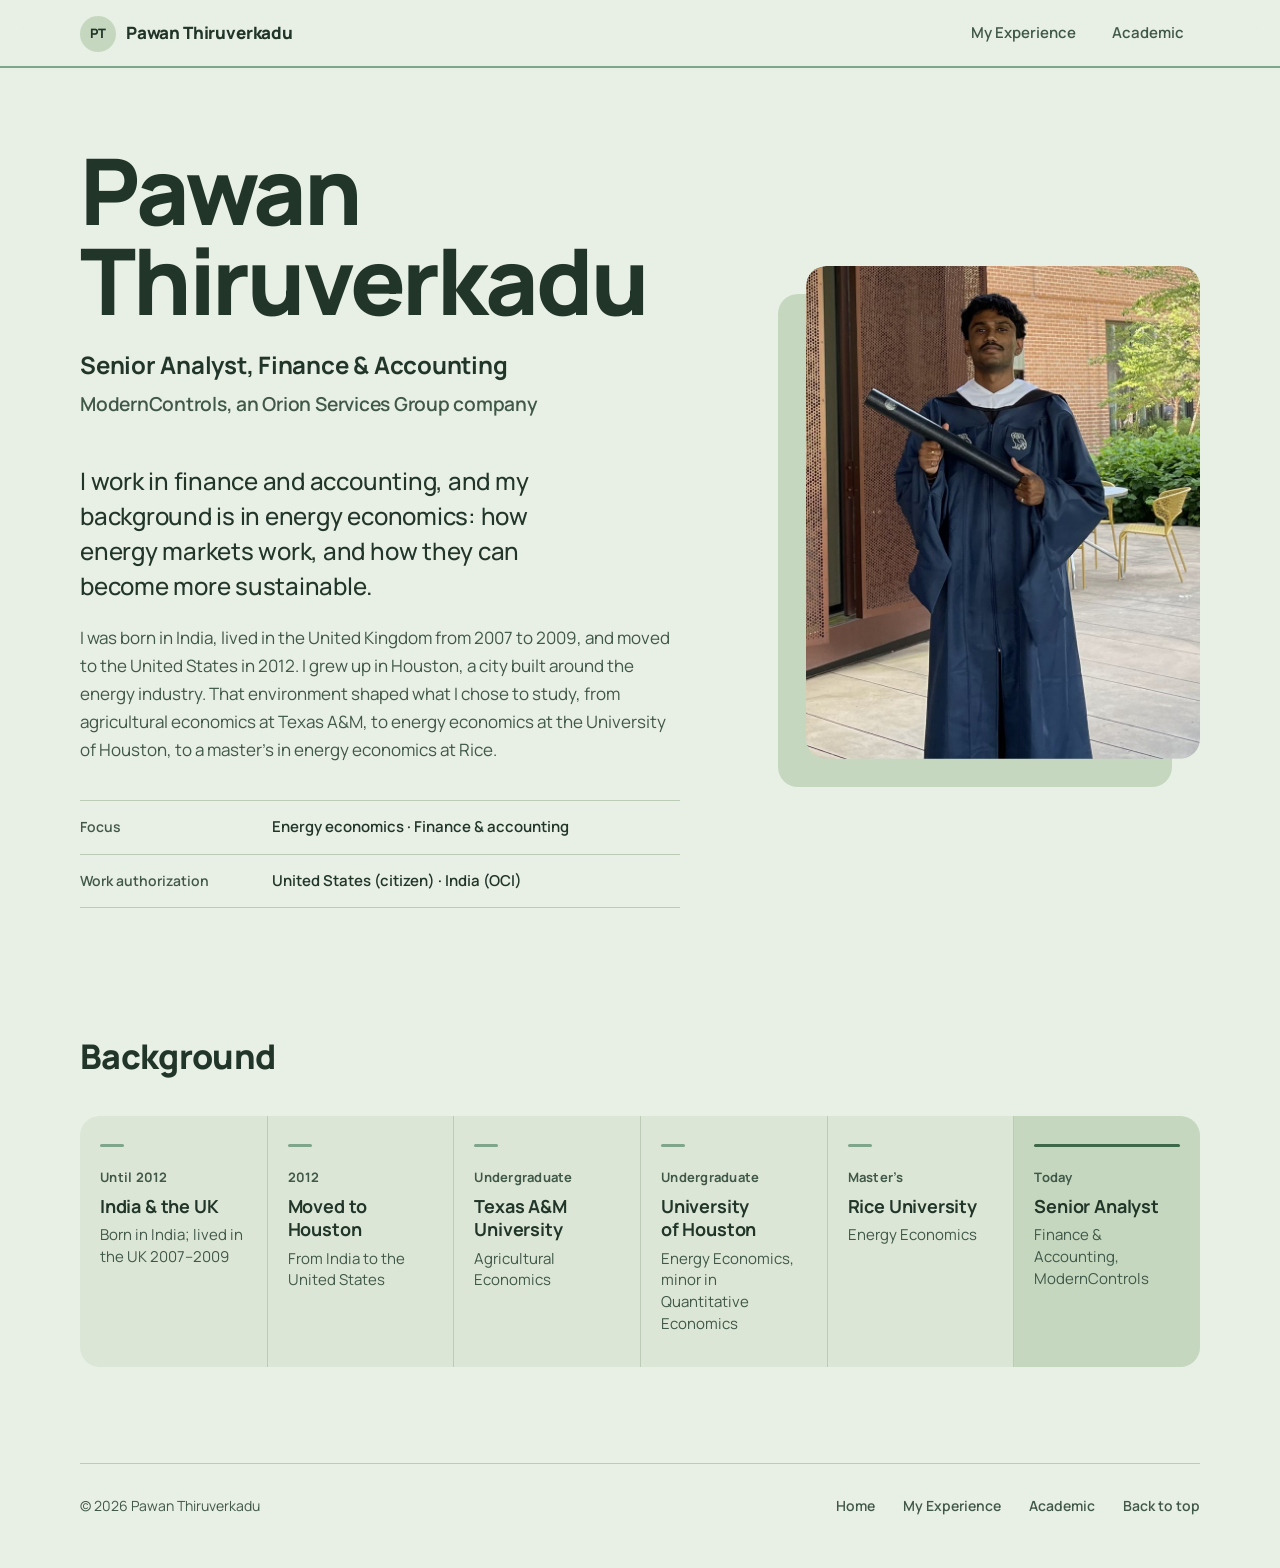
==== index.html @ 457a7a80 "Add files via upload" ====
<!doctype html>
<html lang="en">
<head>
  <meta charset="utf-8">
  <meta name="viewport" content="width=device-width, initial-scale=1">
  <title>Pawan Thiruverkadu</title>
  <meta name="description" content="Pawan Thiruverkadu — Senior Analyst in Finance & Accounting at ModernControls (Orion Services Group), with a background in energy economics. Grew up in Houston; studied at Texas A&M, the University of Houston, and Rice.">
  <meta name="theme-color" content="#e8efe5" media="(prefers-color-scheme: light)">
  <meta name="theme-color" content="#141c17" media="(prefers-color-scheme: dark)">
  <link rel="preconnect" href="https://fonts.googleapis.com">
  <link rel="preconnect" href="https://fonts.gstatic.com" crossorigin>
  <link href="https://fonts.googleapis.com/css2?family=Manrope:wght@400;500;600;700;800&display=swap" rel="stylesheet">
  <link rel="stylesheet" href="styles.css">
  <script>document.documentElement.classList.add('js')</script>
</head>
<body>
  <a class="skip" href="#main">Skip to content</a>

  <header class="site-header">
    <a class="wordmark" href="./" aria-label="Pawan Thiruverkadu, home"><span class="wordmark__mark" aria-hidden="true">PT</span><span class="wordmark__name">Pawan Thiruverkadu</span></a>
    <nav aria-label="Sections">
      <ul class="nav">
        <li><a class="nav__item nav__link" href="professional.html">My Experience</a></li>
        <li><a class="nav__item nav__link" href="academic.html">Academic</a></li>
      </ul>
    </nav>
  </header>

  <main id="main">
    <section class="hero" aria-labelledby="name">
      <div class="hero__text">
        <h1 id="name" class="hero__name"><span class="line"><span>Pawan</span></span> <span class="line"><span>Thiruverkadu</span></span></h1>
        <p class="hero__role">Senior Analyst, Finance &amp; Accounting <span class="hero__org">ModernControls, an Orion Services Group company</span></p>

        <p class="hero__lead">
          I work in finance and accounting, and my background is in energy economics:
          how energy markets work, and how they can become more sustainable.
        </p>
        <p class="hero__body">
          I was born in India, lived in the United Kingdom from 2007 to 2009, and moved to the
          United States in 2012. I grew up in Houston, a city built around the energy industry. That environment shaped what I chose to study,
          from agricultural economics at Texas A&amp;M, to energy economics at the University of Houston,
          to a master’s in energy economics at Rice.
        </p>

        <dl class="facts">
          <div class="facts__row">
            <dt>Focus</dt>
            <dd>Energy economics · Finance &amp; accounting</dd>
          </div>
          <div class="facts__row">
            <dt>Work authorization</dt>
            <dd>United States (citizen) · India (OCI)</dd>
          </div>
        </dl>
      </div>

      <figure class="hero__photo">
        <img src="assets/portrait.jpg" alt="Pawan Thiruverkadu at graduation, holding a diploma" width="800" height="1000"
             onerror="this.hidden=true;this.nextElementSibling.hidden=false">
        <span class="hero__initials" hidden aria-hidden="true">PT</span>
      </figure>
    </section>

    <section class="path" aria-labelledby="path-title">
      <h2 id="path-title" class="path__title">Background</h2>
      <ol class="path__list">
        <li class="path__item">
          <span class="path__when">Until 2012</span>
          <h3 class="path__what">India &amp; the UK</h3>
          <p class="path__detail">Born in India; lived in the UK 2007–2009</p>
        </li>
        <li class="path__item">
          <span class="path__when">2012</span>
          <h3 class="path__what">Moved to Houston</h3>
          <p class="path__detail">From India to the United States</p>
        </li>
        <li class="path__item">
          <span class="path__when">Undergraduate</span>
          <h3 class="path__what">Texas A&amp;M University</h3>
          <p class="path__detail">Agricultural Economics</p>
        </li>
        <li class="path__item">
          <span class="path__when">Undergraduate</span>
          <h3 class="path__what">University of Houston</h3>
          <p class="path__detail">Energy Economics, minor in Quantitative Economics</p>
        </li>
        <li class="path__item">
          <span class="path__when">Master’s</span>
          <h3 class="path__what">Rice University</h3>
          <p class="path__detail">Energy Economics</p>
        </li>
        <li class="path__item path__item--now">
          <span class="path__when">Today</span>
          <h3 class="path__what">Senior Analyst</h3>
          <p class="path__detail">Finance &amp; Accounting, ModernControls</p>
        </li>
      </ol>
    </section>
  </main>

  <footer class="footer">
    <div class="footer__inner">
      <p>© <span data-year>2026</span> Pawan Thiruverkadu</p>
      <nav class="footer__nav" aria-label="Footer">
        <a href="./">Home</a>
        <a href="professional.html">My Experience</a>
        <a href="academic.html">Academic</a>
        <a href="#main">Back to top</a>
      </nav>
    </div>
  </footer>

  <script src="main.js" defer></script>
</body>
</html>
---- styles.css ----
/* ==========================================================================
   Pawan Thiruverkadu — personal site
   Soft, matte green. Flat fills, no gloss, no shadows.
   ========================================================================== */

:root {
  --bg: #e8efe5;           /* soft sage page */
  --surface: #dbe6d6;      /* matte panel */
  --panel: #c5d8bf;        /* deeper matte green block */
  --line: #bccbb6;         /* hairlines */
  --accent: #3d6849;       /* soft green accent */
  --ink: #213629;          /* deep green text */
  --ink-soft: #405848;     /* secondary text */
  --hover: #d2dfcc;        /* hovered surface */
  --line-strong: #a9bfa2;  /* hairlines on the deeper panel */
  --mark: #7fa58a;         /* decorative rules and bullets (never interactive) */
  --on-accent: #ffffff;    /* text on accent buttons */
  --paper-hover: #f1f5ef;
  --header-bg: rgb(232 239 229 / 0.78);
  --logo-plate: transparent;

  --page: 1120px;
  --gutter: clamp(1rem, 4vw, 2.5rem);
  --radius: 1.25rem;
  --ease-out: cubic-bezier(0.16, 1, 0.3, 1);
  --ease-in-out: cubic-bezier(0.77, 0, 0.175, 1);

  color-scheme: light dark;
}

/* Dark appearance follows the system setting; same greens, lights lowered. */
@media (prefers-color-scheme: dark) {
  :root {
    --bg: #141c17;
    --surface: #1b261f;
    --panel: #243328;
    --line: #2e3d33;
    --accent: #8cc29c;
    --ink: #e4ede1;
    --ink-soft: #a8bcab;
    --hover: #212e25;
    --line-strong: #3a4d40;
    --mark: #5f8a6c;
    --on-accent: #10180f;
    --paper-hover: #202c24;
    --header-bg: rgb(20 28 23 / 0.78);
    --logo-plate: #eef3ec;
  }
}

*,
*::before,
*::after { box-sizing: border-box; }

html {
  -webkit-text-size-adjust: 100%;
  scrollbar-color: var(--panel) var(--bg);
}

body {
  margin: 0;
  background: var(--bg);
  color: var(--ink);
  font-family: "Manrope", system-ui, sans-serif;
  font-size: 1.0625rem;
  line-height: 1.65;
  caret-color: var(--accent);
  -webkit-font-smoothing: antialiased;
}

::selection { background: var(--panel); color: var(--ink); }

:focus-visible {
  outline: 2px solid var(--ink);
  outline-offset: 3px;
  border-radius: 4px;
}

h1, h2, h3 { margin: 0; text-wrap: balance; }
p { margin: 0; text-wrap: pretty; }
ul, ol, dl, dd { list-style: none; margin: 0; padding: 0; }
img { display: block; max-width: 100%; }

.skip {
  position: absolute;
  left: var(--gutter);
  top: -4rem;
  padding: 0.5rem 1rem;
  background: var(--ink);
  color: var(--bg);
  font-weight: 700;
  text-decoration: none;
  border-radius: 0.5rem;
  z-index: 10;
}
.skip:focus { top: 0.5rem; }

/* --------------------------------------------------------------------------
   Header
   -------------------------------------------------------------------------- */

.site-header {
  position: sticky;
  top: 0;
  z-index: 20;
  display: flex;
  align-items: center;
  justify-content: space-between;
  gap: 1rem;
  min-height: 4.25rem;
  padding: 0.625rem max(var(--gutter), calc((100% - var(--page)) / 2));
  background: var(--header-bg);
  -webkit-backdrop-filter: saturate(1.4) blur(16px);
  backdrop-filter: saturate(1.4) blur(16px);
  border-bottom: 1px solid transparent;
  transition: border-color 200ms var(--ease-out);
}
.site-header.is-scrolled { border-bottom-color: var(--line); }
@media (prefers-reduced-transparency: reduce) {
  .site-header { background: var(--bg); -webkit-backdrop-filter: none; backdrop-filter: none; }
}

.wordmark {
  display: inline-flex;
  align-items: center;
  gap: 0.625rem;
  min-height: 2.75rem;
  color: var(--ink);
  font-weight: 800;
  font-size: 1.0625rem;
  letter-spacing: -0.01em;
  text-decoration: none;
}
.wordmark__mark {
  display: grid;
  place-items: center;
  width: 2.25rem;
  height: 2.25rem;
  background: var(--panel);
  color: var(--ink);
  font-size: 0.8125rem;
  font-weight: 800;
  letter-spacing: 0.02em;
  border-radius: 50%;
}

.nav {
  display: flex;
  gap: 0.25rem;
}

.nav__item {
  display: inline-flex;
  align-items: center;
  gap: 0.5rem;
  color: var(--ink-soft);
  font-weight: 600;
  font-size: 0.9375rem;
}

.nav__link {
  min-height: 2.75rem;
  padding: 0 1rem;
  color: var(--ink-soft);
  text-decoration: none;
  border-radius: 999px;
  transition: background-color 200ms var(--ease-out), color 200ms var(--ease-out);
}
.nav__link:hover { background: var(--surface); color: var(--ink); }
.nav__link[aria-current="page"] {
  background: var(--surface);
  color: var(--ink);
  font-weight: 700;
}

.soon {
  padding: 0.125rem 0.5rem;
  background: var(--surface);
  color: var(--ink-soft);
  font-size: 0.6875rem;
  font-weight: 700;
  letter-spacing: 0.04em;
  text-transform: uppercase;
  border-radius: 999px;
}

/* --------------------------------------------------------------------------
   Hero
   -------------------------------------------------------------------------- */

.hero {
  max-width: calc(var(--page) + var(--gutter) * 2);
  margin: 0 auto;
  padding: clamp(2rem, 6vw, 5rem) var(--gutter) 0;
  display: grid;
  grid-template-columns: minmax(0, 1.25fr) minmax(0, 0.85fr);
  gap: clamp(2.5rem, 6vw, 5.5rem);
  align-items: center;
}

.hero__name {
  font-size: clamp(3rem, 8vw, 5.75rem);
  font-weight: 800;
  line-height: 0.98;
  letter-spacing: -0.035em;
}

.hero__role {
  margin-top: 1.25rem;
  color: var(--ink);
  font-size: clamp(1.1875rem, 2.2vw, 1.5rem);
  font-weight: 700;
  letter-spacing: -0.01em;
}

.hero__org {
  display: block;
  margin-top: 0.25rem;
  color: var(--ink-soft);
  font-size: 0.8em;
  font-weight: 600;
}

.hero__lead {
  margin-top: clamp(2rem, 4vw, 2.75rem);
  max-width: 34ch;
  font-size: clamp(1.25rem, 2.1vw, 1.5rem);
  font-weight: 500;
  line-height: 1.45;
  letter-spacing: -0.01em;
}

.hero__body {
  margin-top: 1.25rem;
  max-width: 60ch;
  color: var(--ink-soft);
}

.facts {
  margin-top: 2.25rem;
  max-width: 60ch;
  border-top: 1px solid var(--line);
}
.facts__row {
  display: grid;
  grid-template-columns: 11rem minmax(0, 1fr);
  gap: 1rem;
  padding: 0.875rem 0;
  border-bottom: 1px solid var(--line);
}
.facts dt {
  color: var(--ink-soft);
  font-size: 0.875rem;
  font-weight: 600;
}
.facts dd {
  font-weight: 600;
  font-size: 0.9375rem;
}

/* Photo sits on a matte green block, offset so the block shows */
.hero__photo {
  position: relative;
  margin: 0;
  padding: 0 0 clamp(1rem, 2.5vw, 1.75rem) clamp(1rem, 2.5vw, 1.75rem);
}
.hero__photo::before {
  content: "";
  position: absolute;
  inset: clamp(1rem, 2.5vw, 1.75rem) clamp(1rem, 2.5vw, 1.75rem) 0 0;
  background: var(--panel);
  border-radius: var(--radius);
}
.hero__photo img,
.hero__initials {
  position: relative;
  width: 100%;
  height: auto;
  aspect-ratio: 4 / 5;
  object-fit: cover;
  border-radius: var(--radius);
}
.hero__photo img[hidden] { display: none; }
.hero__initials {
  display: grid;
  place-items: center;
  background: var(--surface);
  color: var(--accent);
  font-size: clamp(3rem, 7vw, 5rem);
  font-weight: 800;
}
.hero__initials[hidden] { display: none; }

/* --------------------------------------------------------------------------
   Background path
   -------------------------------------------------------------------------- */

.path {
  max-width: calc(var(--page) + var(--gutter) * 2);
  margin: clamp(4.5rem, 10vw, 7.5rem) auto 0;
  padding: 0 var(--gutter);
}

.path__title {
  font-size: clamp(1.625rem, 3vw, 2.125rem);
  font-weight: 800;
  letter-spacing: -0.02em;
  margin-bottom: 2rem;
}

.path__list {
  display: grid;
  grid-template-columns: repeat(6, minmax(0, 1fr));
  background: var(--surface);
  border-radius: var(--radius);
  overflow: hidden;
}

.path__item {
  padding: 1.75rem 1.25rem 2rem;
  transition: background-color 250ms var(--ease-out);
}
.path__item + .path__item { border-left: 1px solid var(--line); }
.path__item:hover { background: var(--hover); }

/* A short accent rule marks each step; today's runs full width */
.path__item::before {
  content: "";
  display: block;
  width: 1.5rem;
  height: 3px;
  margin-bottom: 1.25rem;
  background: var(--mark);
  border-radius: 2px;
}
.path__item--now::before { background: var(--accent); }
.path__item--now,
.path__item--now:hover { background: var(--panel); }
.path__item--now::before { width: 100%; transform-origin: left center; }

.path__when {
  display: block;
  color: var(--ink-soft);
  font-size: 0.8125rem;
  font-weight: 700;
  letter-spacing: 0.02em;
}
.path__what {
  margin-top: 0.375rem;
  font-size: 1.125rem;
  font-weight: 700;
  line-height: 1.3;
  letter-spacing: -0.01em;
}
.path__detail {
  margin-top: 0.375rem;
  color: var(--ink-soft);
  font-size: 0.9375rem;
  line-height: 1.45;
}

/* --------------------------------------------------------------------------
   Inner pages
   -------------------------------------------------------------------------- */

.page-head {
  max-width: calc(var(--page) + var(--gutter) * 2);
  margin: 0 auto;
  padding: clamp(2rem, 6vw, 4.5rem) var(--gutter) 0;
}
.page-head__title {
  font-size: clamp(2.75rem, 7vw, 4.75rem);
  font-weight: 800;
  line-height: 1;
  letter-spacing: -0.035em;
}
.page-head__lead {
  margin-top: 1.25rem;
  max-width: 58ch;
  color: var(--ink-soft);
  font-size: clamp(1.125rem, 1.8vw, 1.3125rem);
  line-height: 1.5;
}

/* Three strengths under the page intro */
.strengths {
  margin-top: clamp(2.5rem, 5vw, 3.5rem);
  display: grid;
  grid-template-columns: repeat(4, minmax(0, 1fr));
  gap: clamp(1.5rem, 3vw, 2.5rem);
}
@media (max-width: 1100px) {
  .strengths { grid-template-columns: repeat(2, minmax(0, 1fr)); }
}
.strength {
  position: relative;
  padding-top: calc(1.125rem + 3px);
}
.strength::before {
  content: "";
  position: absolute;
  inset: 0 0 auto 0;
  height: 3px;
  background: var(--mark);
  border-radius: 2px;
  transform-origin: left center;
}
.strength__title {
  font-size: 1.125rem;
  font-weight: 800;
  letter-spacing: -0.01em;
}
.strength p {
  margin-top: 0.5rem;
  color: var(--ink-soft);
  font-size: 0.96875rem;
  line-height: 1.6;
}
.page-head__note {
  margin-top: clamp(2.5rem, 5vw, 3.5rem);
  color: var(--ink-soft);
  font-size: 0.9375rem;
  font-weight: 600;
}
.page-head__note + .jump { margin-top: 0.875rem; }

/* Jump list: one pill per role */
.jump { margin-top: 2rem; }
.jump__list {
  display: flex;
  flex-wrap: wrap;
  gap: 0.625rem;
}
.jump__list a {
  display: inline-flex;
  align-items: center;
  gap: 0.5rem;
  min-height: 2.75rem;
  padding: 0 1.125rem;
  background: var(--surface);
  color: var(--ink);
  font-weight: 700;
  font-size: 0.9375rem;
  text-decoration: none;
  border-radius: 999px;
  transition: background-color 200ms var(--ease-out);
}
.jump__list a span {
  color: var(--ink-soft);
  font-weight: 600;
  font-size: 0.8125rem;
}
.jump__list a:hover { background: var(--panel); }

html { scroll-behavior: smooth; }
.role { scroll-margin-top: 5.5rem; }
.role:target { box-shadow: inset 0 0 0 2px var(--accent); }

/* Roles: dates on the left, the work on the right */
.roles {
  max-width: calc(var(--page) + var(--gutter) * 2);
  margin: clamp(3rem, 7vw, 4.5rem) auto 0;
  padding: 0 var(--gutter);
  display: grid;
  gap: 1rem;
}

.role {
  display: grid;
  grid-template-columns: minmax(0, 15rem) minmax(0, 1fr);
  gap: clamp(1.5rem, 4vw, 4rem);
  padding: clamp(1.75rem, 4vw, 2.75rem);
  background: var(--surface);
  border-radius: var(--radius);
}
.role--current { background: var(--panel); }

.role__dates {
  font-weight: 700;
  font-size: 1rem;
}
.role__tag {
  margin-top: 0.25rem;
  color: var(--ink-soft);
  font-size: 0.875rem;
  font-weight: 600;
}

.role__title {
  font-size: clamp(1.375rem, 2.4vw, 1.75rem);
  font-weight: 800;
  line-height: 1.2;
  letter-spacing: -0.02em;
}
.role__org {
  margin-top: 0.25rem;
  color: var(--ink);
  font-size: 1.0625rem;
  font-weight: 700;
}
.role__formerly {
  display: block;
  margin-top: 0.125rem;
  color: var(--ink-soft);
  font-size: 0.875rem;
  font-weight: 600;
}
.role__about {
  margin-top: 1rem;
  max-width: 62ch;
  color: var(--ink-soft);
}
.role__pending {
  margin-top: 0.75rem;
  color: var(--ink-soft);
}

.role__logo {
  display: block;
  width: auto;
  height: 1.5rem;
  margin-bottom: 1.25rem;
  box-sizing: content-box;
  background: var(--logo-plate);
  border-radius: 0.5rem;
}
@media (prefers-color-scheme: dark) {
  .role__logo { padding: 0.5rem 0.75rem; }
}
.role__logo--wordmark { height: 1rem; margin-top: 0.25rem; }
.role__logo--orion { height: 1.75rem; }
.role__logo--uh { height: 2.25rem; }
.role__logo--mc { height: 2.5rem; }
.role__logo--rice { height: 2.5rem; }
.role__logo--tamu { height: 2.25rem; }

.button {
  display: inline-flex;
  align-items: center;
  gap: 0.375rem;
  margin-top: 1.5rem;
  padding: 0.625rem 1.125rem;
  background: var(--accent);
  color: var(--on-accent);
  font-weight: 700;
  font-size: 0.9375rem;
  text-decoration: none;
  border-radius: 999px;
  transition: background-color 200ms var(--ease-out);
}
.button:hover { background: var(--ink); color: var(--bg); }

.inline-link {
  color: var(--accent);
  font-weight: 700;
  text-underline-offset: 0.3em;
  text-decoration-thickness: 1.5px;
}
.inline-link:hover { color: var(--ink); }

/* Tools and skills used in a role */
.role__stack {
  margin-top: 1.5rem;
  display: flex;
  flex-wrap: wrap;
  gap: 0.5rem;
}
.role__stack li {
  padding: 0.3rem 0.75rem;
  background: var(--bg);
  color: var(--ink);
  font-size: 0.8125rem;
  font-weight: 700;
  border-radius: 999px;
}

/* A linked publication */
.paper {
  margin-top: 1.75rem;
  display: grid;
  gap: 0.25rem;
  padding: 1.25rem 1.5rem;
  background: var(--bg);
  color: var(--ink);
  text-decoration: none;
  border-radius: 1rem;
  transition: background-color 200ms var(--ease-out);
}
.paper:hover { background: var(--paper-hover); }
.paper__meta {
  color: var(--ink-soft);
  font-size: 0.8125rem;
  font-weight: 700;
}
.paper__title {
  font-size: 1.1875rem;
  font-weight: 800;
  line-height: 1.3;
  letter-spacing: -0.01em;
}
.paper__authors { color: var(--ink-soft); font-size: 0.9375rem; }
.paper__cta {
  margin-top: 0.5rem;
  color: var(--accent);
  font-weight: 700;
  font-size: 0.9375rem;
}
.paper:hover .paper__cta { text-decoration: underline; text-underline-offset: 0.3em; }
.visually-hidden {
  position: absolute; width: 1px; height: 1px; overflow: hidden;
  clip: rect(0 0 0 0); white-space: nowrap;
}

/* Longer roles break into titled blocks */
.role__blocks {
  margin-top: 2rem;
  display: grid;
  grid-template-columns: repeat(2, minmax(0, 1fr));
  gap: 1.75rem 2.5rem;
}
.role__block { border-top: 1px solid var(--line); padding-top: 1rem; }
.role--current .role__block { border-top-color: var(--line-strong); }
/* An odd last block spans the full width instead of leaving a hole */
.role__block:last-child:nth-child(odd) { grid-column: 1 / -1; }
.role__block--wide { grid-column: 1 / -1; }
/* With a wide lead block, the rest pair up evenly again */
.role__block--wide ~ .role__block:last-child:nth-child(odd) { grid-column: auto; }
.role__block--wide p { max-width: 72ch; }
/* A standout project inside a role */
.role__project {
  margin-top: 2rem;
  padding: clamp(1.25rem, 3vw, 1.75rem) clamp(1.25rem, 3vw, 2rem);
  background: var(--panel);
  border-radius: 1rem;
}
.role__project-title {
  font-size: 1.125rem;
  font-weight: 800;
  letter-spacing: -0.01em;
  line-height: 1.3;
}
.role__project-about {
  margin-top: 0.5rem;
  max-width: 62ch;
  color: var(--ink-soft);
}
.role__project .role__points { margin-top: 1rem; }
.role__project + .role__project { margin-top: 1rem; }
.role__project .button { margin-top: 1.25rem; }
.role__stack + .role__project { margin-top: 1.75rem; }
.role__points strong { font-weight: 700; }
.role__points--compact {
  margin-top: 0.5rem;
  gap: 0.375rem;
  color: var(--ink-soft);
  font-size: 0.96875rem;
  line-height: 1.55;
}
.role__points--compact strong { color: var(--ink); }

.role__block .role__subhead { margin-top: 0; }
.role__block p {
  margin-top: 0.5rem;
  color: var(--ink-soft);
  font-size: 0.96875rem;
  line-height: 1.6;
}

.role__subhead {
  margin-top: 2rem;
  font-size: 1rem;
  font-weight: 800;
  letter-spacing: -0.005em;
}
.role__points {
  margin-top: 0.75rem;
  display: grid;
  gap: 0.625rem;
  max-width: 62ch;
}
.role__points li {
  position: relative;
  padding-left: 1.5rem;
}
.role__points li::before {
  content: "";
  position: absolute;
  left: 0;
  top: 0.75em;
  width: 0.75rem;
  height: 3px;
  background: var(--mark);
  border-radius: 2px;
}

/* A titled section below the main list */
.section {
  max-width: calc(var(--page) + var(--gutter) * 2);
  margin: clamp(3.5rem, 8vw, 5.5rem) auto 0;
  padding: 0 var(--gutter);
}
.section__title {
  margin-bottom: 1.5rem;
  font-size: clamp(1.625rem, 3vw, 2.125rem);
  font-weight: 800;
  letter-spacing: -0.02em;
}
.research-list { display: grid; gap: 1rem; }
.section .role, .section { scroll-margin-top: 5.5rem; }
.section:target .role { box-shadow: inset 0 0 0 2px var(--accent); }

/* --------------------------------------------------------------------------
   Footer
   -------------------------------------------------------------------------- */

.footer {
  max-width: calc(var(--page) + var(--gutter) * 2);
  margin: clamp(4rem, 9vw, 6rem) auto 0;
  padding: 0 var(--gutter) 2.5rem;
  color: var(--ink-soft);
  font-size: 0.875rem;
}
.footer__inner {
  display: flex;
  flex-wrap: wrap;
  align-items: center;
  justify-content: space-between;
  gap: 0.5rem 1.5rem;
  padding-top: 1.25rem;
  border-top: 1px solid var(--line);
}
.footer__nav { display: flex; flex-wrap: wrap; gap: 0.25rem; margin-inline: -0.75rem; }
.footer__nav a {
  display: inline-flex;
  align-items: center;
  min-height: 2.75rem;
  padding: 0 0.75rem;
  color: var(--ink-soft);
  font-weight: 600;
  text-decoration: none;
  border-radius: 999px;
}
.footer__nav a:hover { background: var(--surface); color: var(--ink); }

/* --------------------------------------------------------------------------
   Responsive
   -------------------------------------------------------------------------- */

@media (max-width: 960px) {
  .path__list { grid-template-columns: minmax(0, 1fr); }
  .path__item + .path__item { border-left: 0; border-top: 1px solid var(--line); }
  .path__item { padding: 1.5rem 1.5rem 1.625rem; }
  .path__item--now::before { width: 1.5rem; }
}

@media (max-width: 760px) {
  .hero { grid-template-columns: minmax(0, 1fr); }
  .hero__photo { grid-row: 1; max-width: 15rem; }
  .facts__row { grid-template-columns: minmax(0, 1fr); gap: 0.125rem; }
  .role { grid-template-columns: minmax(0, 1fr); gap: 1rem; }
  .role__blocks { grid-template-columns: minmax(0, 1fr); }
  .strengths { grid-template-columns: minmax(0, 1fr); }
}

@media (max-width: 560px) {
  .wordmark__name { position: absolute; width: 1px; height: 1px; overflow: hidden; clip: rect(0 0 0 0); white-space: nowrap; }
  .nav__link { padding: 0 0.875rem; }
}

/* --------------------------------------------------------------------------
   Motion
   Everything is visible by default. Hidden starting states apply only when
   the inline script has added .js, so a failed script never hides content.
   -------------------------------------------------------------------------- */

/* 1. First impression: the hero and page titles rise into place on load */
@keyframes rise {
  from { opacity: 0; transform: translateY(18px); }
  to   { opacity: 1; transform: none; }
}
@keyframes line-up {
  from { transform: translateY(105%); }
  to   { transform: none; }
}
@keyframes photo-in {
  from { clip-path: inset(100% 0 0 0 round var(--radius)); transform: scale(1.06); }
  to   { clip-path: inset(0 0 0 0 round var(--radius)); transform: none; }
}
@keyframes panel-in {
  from { opacity: 0; transform: translate(-12px, 12px); }
  to   { opacity: 1; transform: none; }
}

.line { display: inline-block; overflow: hidden; vertical-align: top; padding-bottom: 0.08em; margin-bottom: -0.08em; }
.line > span { display: inline-block; animation: line-up 900ms var(--ease-out) both; }
.line + .line > span { animation-delay: 80ms; }

.hero__role    { animation: rise 700ms var(--ease-out) 240ms both; }
.hero__lead    { animation: rise 700ms var(--ease-out) 320ms both; }
.hero__body    { animation: rise 700ms var(--ease-out) 400ms both; }
.hero .facts   { animation: rise 700ms var(--ease-out) 480ms both; }
.hero__photo::before { animation: panel-in 900ms var(--ease-out) 200ms both; }
.hero__photo img     { animation: photo-in 1100ms var(--ease-in-out) 120ms both; }

.page-head__lead { animation: rise 700ms var(--ease-out) 200ms both; }

/* 2. Scroll reveals, fired once as each block arrives */
.js [data-reveal],
.js [data-stagger] > * {
  opacity: 0;
  transform: translateY(24px);
  transition:
    opacity 700ms var(--ease-out),
    transform 700ms var(--ease-out),
    background-color 250ms var(--ease-out);
  transition-delay: calc(var(--i, 0) * 70ms);
}
.js [data-reveal].is-visible,
.js [data-stagger].is-visible > * {
  opacity: 1;
  transform: none;
}
/* Once revealed, hover responds immediately */
.js [data-stagger].is-done > * { transition-delay: 0ms; }

/* Accent rules draw themselves in after their block lands */
.js .strengths:not(.is-visible) .strength::before,
.js .path__list:not(.is-visible) .path__item--now::before { transform: scaleX(0); }
.strength::before,
.path__item--now::before {
  transition: transform 900ms var(--ease-in-out);
  transition-delay: calc(var(--i, 0) * 70ms + 250ms);
}

/* 3. Depth: scroll-linked drift on the portrait, and a reading-progress line */
@supports (animation-timeline: view()) {
  @keyframes drift-slow { from { translate: 0 -18px; } to { translate: 0 18px; } }
  @keyframes drift-fast { from { translate: 0 22px; } to { translate: 0 -22px; } }
  @keyframes progress   { from { transform: scaleX(0); } to { transform: scaleX(1); } }

  .hero__photo img {
    animation: photo-in 1100ms var(--ease-in-out) 120ms both, drift-slow linear both;
    animation-timeline: auto, view();
    animation-range: normal, cover;
  }
  .hero__photo::before {
    animation: panel-in 900ms var(--ease-out) 200ms both, drift-fast linear both;
    animation-timeline: auto, view();
    animation-range: normal, cover;
  }

  .site-header::after {
    content: "";
    position: absolute;
    inset: auto 0 -1px 0;
    height: 2px;
    background: var(--mark);
    transform-origin: left center;
    animation: progress linear both;
    animation-timeline: scroll(root);
  }
}

/* 4. Press feedback on everything you can click */
.button, .jump__list a, .nav__link, .footer__nav a {
  transition-property: background-color, color, transform;
  transition-duration: 200ms, 200ms, 160ms;
  transition-timing-function: var(--ease-out);
}
.button:active, .jump__list a:active, .nav__link:active, .footer__nav a:active { transform: scale(0.97); }

/* Reduced motion: keep gentle fades, drop movement, parallax, and progress */
@media (prefers-reduced-motion: reduce) {
  html { scroll-behavior: auto; }
  @keyframes rise     { from { opacity: 0; } to { opacity: 1; } }
  @keyframes line-up  { from { opacity: 0; } to { opacity: 1; } }
  @keyframes photo-in { from { opacity: 0; } to { opacity: 1; } }
  @keyframes panel-in { from { opacity: 0; } to { opacity: 1; } }
  .hero__photo img, .hero__photo::before { animation-timeline: auto; }
  .hero__photo img { animation: photo-in 400ms ease both; }
  .hero__photo::before { animation: panel-in 400ms ease both; }
  .site-header::after { display: none; }
  .js [data-reveal], .js [data-stagger] > * {
    transform: none;
    transition: opacity 400ms ease, background-color 250ms ease;
    transition-delay: 0ms;
  }
  .strength::before, .path__item--now::before { transition: none; }
  .js .strengths:not(.is-visible) .strength::before,
  .js .path__list:not(.is-visible) .path__item--now::before { transform: none; }
  .button:active, .jump__list a:active, .nav__link:active, .footer__nav a:active { transform: none; }
}
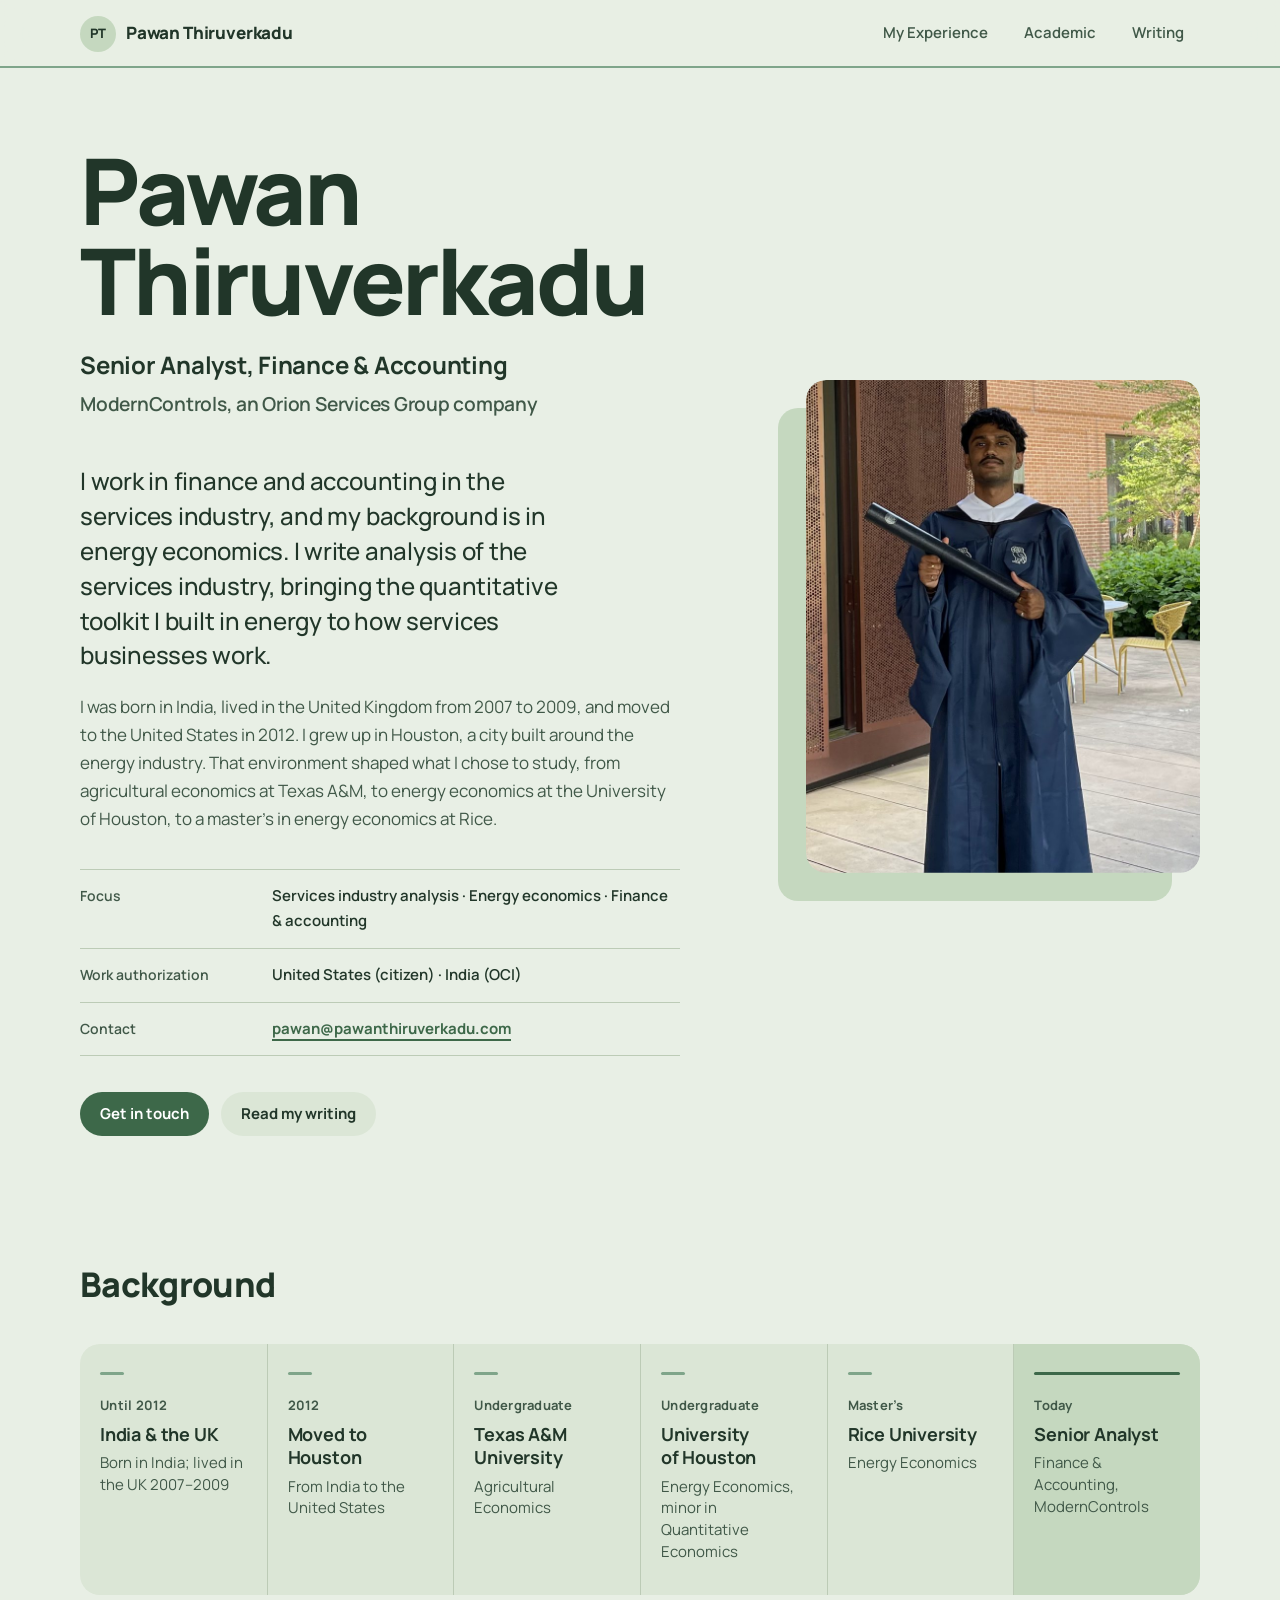
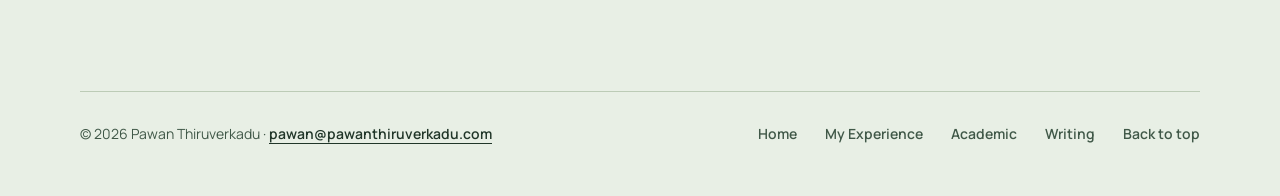
==== commit a689ffb5: "Add files via upload" ====
--- a/index.html
+++ b/index.html
@@ -3,8 +3,8 @@
 <head>
   <meta charset="utf-8">
   <meta name="viewport" content="width=device-width, initial-scale=1">
-  <title>Pawan Thiruverkadu</title>
-  <meta name="description" content="Pawan Thiruverkadu — Senior Analyst in Finance & Accounting at ModernControls (Orion Services Group), with a background in energy economics. Grew up in Houston; studied at Texas A&M, the University of Houston, and Rice.">
+  <title>Pawan Thiruverkadu · Services Industry Analysis &amp; Energy Economics</title>
+  <meta name="description" content="Pawan Thiruverkadu writes analysis of the services industry, grounded in energy economics. Senior Analyst in finance and accounting at ModernControls, an Orion Services Group company; master&#x27;s in energy economics from Rice University.">
   <meta name="theme-color" content="#e8efe5" media="(prefers-color-scheme: light)">
   <meta name="theme-color" content="#141c17" media="(prefers-color-scheme: dark)">
   <link rel="preconnect" href="https://fonts.googleapis.com">
@@ -12,6 +12,25 @@
   <link href="https://fonts.googleapis.com/css2?family=Manrope:wght@400;500;600;700;800&display=swap" rel="stylesheet">
   <link rel="stylesheet" href="styles.css">
   <script>document.documentElement.classList.add('js')</script>
+  <!-- seo:start -->
+  <link rel="canonical" href="https://pawanthiruverkadu.com/">
+  <meta name="author" content="Pawan Thiruverkadu">
+  <meta property="og:site_name" content="Pawan Thiruverkadu">
+  <meta property="og:type" content="profile">
+  <meta property="og:url" content="https://pawanthiruverkadu.com/">
+  <meta property="og:title" content="Pawan Thiruverkadu · Services Industry Analysis &amp; Energy Economics">
+  <meta property="og:description" content="Pawan Thiruverkadu writes analysis of the services industry, grounded in energy economics. Senior Analyst in finance and accounting at ModernControls, an Orion Services Group company; master&#x27;s in energy economics from Rice University.">
+  <meta property="og:image" content="https://pawanthiruverkadu.com/assets/og-image.png">
+  <meta property="og:image:width" content="1200">
+  <meta property="og:image:height" content="630">
+  <meta name="twitter:card" content="summary_large_image">
+  <meta name="twitter:title" content="Pawan Thiruverkadu · Services Industry Analysis &amp; Energy Economics">
+  <meta name="twitter:description" content="Pawan Thiruverkadu writes analysis of the services industry, grounded in energy economics. Senior Analyst in finance and accounting at ModernControls, an Orion Services Group company; master&#x27;s in energy economics from Rice University.">
+  <meta name="twitter:image" content="https://pawanthiruverkadu.com/assets/og-image.png">
+  <link rel="alternate" type="application/rss+xml" title="Pawan Thiruverkadu · Writing" href="https://pawanthiruverkadu.com/feed.xml">
+  <script type="application/ld+json">{"@context": "https://schema.org", "@type": "Person", "@id": "https://pawanthiruverkadu.com/#person", "name": "Pawan Thiruverkadu", "url": "https://pawanthiruverkadu.com/", "image": "https://pawanthiruverkadu.com/assets/portrait.jpg", "email": "mailto:pawan@pawanthiruverkadu.com", "jobTitle": "Senior Analyst, Finance & Accounting", "worksFor": {"@type": "Organization", "name": "ModernControls", "url": "https://www.moderncontrols.com/", "parentOrganization": {"@type": "Organization", "name": "Orion Services Group", "url": "https://orionservicesgroup.com/"}}, "alumniOf": [{"@type": "CollegeOrUniversity", "name": "Rice University"}, {"@type": "CollegeOrUniversity", "name": "University of Houston"}, {"@type": "CollegeOrUniversity", "name": "Texas A&M University"}], "knowsAbout": ["Services industry analysis", "Energy economics", "Financial planning and analysis", "Treasury", "Cost accounting", "Financial modeling", "Econometrics", "Power BI", "Python"], "sameAs": []}</script>
+  <script type="application/ld+json">{"@context": "https://schema.org", "@type": "WebSite", "name": "Pawan Thiruverkadu", "url": "https://pawanthiruverkadu.com/", "author": {"@id": "https://pawanthiruverkadu.com/#person"}}</script>
+  <!-- seo:end -->
 </head>
 <body>
   <a class="skip" href="#main">Skip to content</a>
@@ -22,6 +41,7 @@
       <ul class="nav">
         <li><a class="nav__item nav__link" href="professional.html">My Experience</a></li>
         <li><a class="nav__item nav__link" href="academic.html">Academic</a></li>
+        <li><a class="nav__item nav__link" href="writing.html">Writing</a></li>
       </ul>
     </nav>
   </header>
@@ -33,8 +53,9 @@
         <p class="hero__role">Senior Analyst, Finance &amp; Accounting <span class="hero__org">ModernControls, an Orion Services Group company</span></p>
 
         <p class="hero__lead">
-          I work in finance and accounting, and my background is in energy economics:
-          how energy markets work, and how they can become more sustainable.
+          I work in finance and accounting in the services industry, and my background is in
+          energy economics. I write analysis of the services industry, bringing the quantitative
+          toolkit I built in energy to how services businesses work.
         </p>
         <p class="hero__body">
           I was born in India, lived in the United Kingdom from 2007 to 2009, and moved to the
@@ -46,13 +67,22 @@
         <dl class="facts">
           <div class="facts__row">
             <dt>Focus</dt>
-            <dd>Energy economics · Finance &amp; accounting</dd>
+            <dd>Services industry analysis · Energy economics · Finance &amp; accounting</dd>
           </div>
           <div class="facts__row">
             <dt>Work authorization</dt>
             <dd>United States (citizen) · India (OCI)</dd>
           </div>
+          <div class="facts__row">
+            <dt>Contact</dt>
+            <dd><a class="inline-link" href="mailto:pawan@pawanthiruverkadu.com">pawan@pawanthiruverkadu.com</a></dd>
+          </div>
         </dl>
+
+        <div class="hero__actions">
+          <a class="button" href="mailto:pawan@pawanthiruverkadu.com">Get in touch</a>
+          <a class="button button--quiet" href="writing.html">Read my writing</a>
+        </div>
       </div>
 
       <figure class="hero__photo">
@@ -101,16 +131,18 @@
 
   <footer class="footer">
     <div class="footer__inner">
-      <p>© <span data-year>2026</span> Pawan Thiruverkadu</p>
+      <p>© <span data-year>2026</span> Pawan Thiruverkadu · <a class="footer__email" href="mailto:pawan@pawanthiruverkadu.com">pawan@pawanthiruverkadu.com</a></p>
       <nav class="footer__nav" aria-label="Footer">
         <a href="./">Home</a>
         <a href="professional.html">My Experience</a>
         <a href="academic.html">Academic</a>
+        <a href="writing.html">Writing</a>
         <a href="#main">Back to top</a>
       </nav>
     </div>
   </footer>
 
   <script src="main.js" defer></script>
+  <!-- Cloudflare Web Analytics --><script type='module' src='https://static.cloudflareinsights.com/beacon.min.js' data-cf-beacon='{"token": "b417369bd2e442e49e68848e48f6c217"}'></script><!-- End Cloudflare Web Analytics -->
 </body>
 </html>
--- a/styles.css
+++ b/styles.css
@@ -549,6 +549,19 @@
   transition: background-color 200ms var(--ease-out);
 }
 .button:hover { background: var(--ink); color: var(--bg); }
+.button--quiet { background: var(--surface); color: var(--ink); }
+.button-row { display: flex; flex-wrap: wrap; gap: 0.75rem; margin-top: 1.5rem; }
+.button-row .button { margin-top: 0; }
+.role__project .button--quiet { background: var(--bg); }
+.button--quiet:hover { background: var(--panel); color: var(--ink); }
+
+.hero__actions {
+  display: flex;
+  flex-wrap: wrap;
+  gap: 0.75rem;
+  margin-top: 0.75rem;
+}
+.hero__actions .button { min-height: 2.75rem; padding: 0 1.25rem; }
 
 .inline-link {
   color: var(--accent);
@@ -710,6 +723,186 @@
 .section:target .role { box-shadow: inset 0 0 0 2px var(--accent); }
 
 /* --------------------------------------------------------------------------
+   Writing
+   -------------------------------------------------------------------------- */
+
+.section--first { margin-top: clamp(2.5rem, 6vw, 3.5rem); }
+
+.posts { display: grid; gap: 1rem; }
+.post-card {
+  display: grid;
+  gap: 0.375rem;
+  padding: clamp(1.5rem, 3.5vw, 2.25rem);
+  background: var(--surface);
+  color: var(--ink);
+  text-decoration: none;
+  border-radius: var(--radius);
+  transition: background-color 200ms var(--ease-out);
+}
+.post-card:hover { background: var(--hover); }
+.post-card__date { color: var(--ink-soft); font-size: 0.875rem; font-weight: 700; }
+.post-card__title {
+  font-size: clamp(1.375rem, 2.6vw, 1.875rem);
+  font-weight: 800;
+  line-height: 1.2;
+  letter-spacing: -0.02em;
+  max-width: 34ch;
+}
+.post-card__summary { max-width: 64ch; color: var(--ink-soft); }
+.post-card__tags { display: flex; flex-wrap: wrap; gap: 0.5rem; margin-top: 0.5rem; }
+.post-card__tags li {
+  padding: 0.25rem 0.75rem;
+  background: var(--bg);
+  font-size: 0.8125rem;
+  font-weight: 700;
+  border-radius: 999px;
+}
+.post-card__cta { margin-top: 0.5rem; color: var(--accent); font-weight: 700; }
+.post-card:hover .post-card__cta { text-decoration: underline; text-underline-offset: 0.3em; }
+
+.posts-empty {
+  padding: clamp(1.75rem, 4vw, 2.75rem);
+  background: var(--surface);
+  border-radius: var(--radius);
+  color: var(--ink-soft);
+}
+.posts-empty__title { color: var(--ink); font-size: 1.25rem; font-weight: 800; margin-bottom: 0.375rem; }
+
+/* A single post: one readable column */
+.post {
+  max-width: calc(46rem + var(--gutter) * 2);
+  margin: 0 auto;
+  padding: clamp(1.5rem, 5vw, 3.5rem) var(--gutter) 0;
+}
+.post__back {
+  display: inline-flex;
+  align-items: center;
+  gap: 0.375rem;
+  min-height: 2.75rem;
+  color: var(--ink-soft);
+  font-weight: 600;
+  text-decoration: none;
+}
+.post__back:hover { color: var(--ink); }
+.post__meta { margin-top: 1rem; color: var(--ink-soft); font-size: 0.9375rem; font-weight: 600; }
+.post__title {
+  margin-top: 0.5rem;
+  font-size: clamp(2.25rem, 5.5vw, 3.5rem);
+  font-weight: 800;
+  line-height: 1.08;
+  letter-spacing: -0.03em;
+}
+.post__dek {
+  margin-top: 1rem;
+  color: var(--ink-soft);
+  font-size: clamp(1.1875rem, 2vw, 1.375rem);
+  line-height: 1.5;
+}
+.post__more { margin-top: clamp(2.5rem, 6vw, 4rem); }
+
+/* Long-form reading type */
+.prose {
+  margin-top: clamp(2rem, 5vw, 3rem);
+  padding-top: clamp(1.5rem, 4vw, 2.25rem);
+  border-top: 1px solid var(--line);
+  font-size: 1.125rem;
+  line-height: 1.75;
+}
+.prose > * + * { margin-top: 1.25rem; }
+.prose h2 {
+  margin-top: 2.75rem;
+  font-size: clamp(1.5rem, 3vw, 1.875rem);
+  font-weight: 800;
+  line-height: 1.25;
+  letter-spacing: -0.02em;
+}
+.prose h3 { margin-top: 2.25rem; font-size: 1.25rem; font-weight: 800; line-height: 1.3; }
+.prose h2 + *, .prose h3 + * { margin-top: 0.75rem; }
+.prose a { color: var(--accent); font-weight: 600; text-underline-offset: 0.25em; text-decoration-thickness: 1px; }
+.prose a:hover { color: var(--ink); }
+.prose strong { font-weight: 700; }
+.prose ul, .prose ol { padding-left: 1.5rem; }
+.prose ul { list-style: disc; }
+.prose ol { list-style: decimal; }
+.prose li + li { margin-top: 0.375rem; }
+.prose li::marker { color: var(--ink-soft); }
+.prose blockquote {
+  padding: 1.25rem 1.5rem;
+  background: var(--surface);
+  border-radius: 1rem;
+  font-size: 1.1875rem;
+  font-weight: 500;
+}
+.prose blockquote > * + * { margin-top: 0.75rem; }
+.prose code {
+  padding: 0.125rem 0.375rem;
+  background: var(--surface);
+  border-radius: 0.375rem;
+  font-size: 0.9em;
+  font-family: ui-monospace, "SF Mono", Menlo, monospace;
+}
+.prose pre {
+  padding: 1rem 1.25rem;
+  background: var(--surface);
+  border-radius: 0.75rem;
+  overflow-x: auto;
+  font-size: 0.9375rem;
+  line-height: 1.6;
+}
+.prose pre code { padding: 0; background: none; }
+.prose img { width: 100%; height: auto; border-radius: 0.75rem; background: #fff; }
+/* An italic line right after an image becomes its caption */
+.prose p:has(> img) { margin-top: 2rem; }
+.prose p > img + em {
+  display: block;
+  margin-top: 0.625rem;
+  color: var(--ink-soft);
+  font-size: 0.875rem;
+  font-style: normal;
+  line-height: 1.5;
+}
+.prose p:has(> img) + * { margin-top: 2rem; }
+.prose > p:first-child > em:only-child {
+  display: block;
+  padding: 1rem 1.25rem;
+  background: var(--surface);
+  border-radius: 0.75rem;
+  color: var(--ink-soft);
+  font-size: 0.9375rem;
+  font-style: normal;
+  line-height: 1.6;
+}
+.prose hr { border: 0; border-top: 1px solid var(--line); margin: 2.5rem 0; }
+.prose table {
+  width: 100%;
+  border-collapse: collapse;
+  font-size: 0.9375rem;
+  font-variant-numeric: tabular-nums;
+  display: block;
+  overflow-x: auto;
+}
+.prose th, .prose td { padding: 0.625rem 0.75rem; border-bottom: 1px solid var(--line); text-align: left; }
+.prose th { font-weight: 800; border-bottom-color: var(--line-strong); }
+.prose th[align="right"], .prose td[align="right"],
+.prose th[style*="right"], .prose td[style*="right"] { text-align: right; }
+.prose .math--display { display: block; overflow-x: auto; padding: 0.5rem 0; }
+.prose .pdf-embed {
+  display: block;
+  width: 100%;
+  height: min(85vh, 60rem);
+  border: 1px solid var(--line);
+  border-radius: 0.75rem;
+  background: var(--surface);
+}
+.prose .pdf-embed p { padding: 1.25rem; }
+.prose p > .button { margin-top: 0; }
+.prose .button { color: var(--on-accent); text-decoration: none; }
+.prose .button:hover { color: var(--bg); }
+.prose .footnotes { margin-top: 3rem; padding-top: 1.25rem; border-top: 1px solid var(--line); font-size: 0.9375rem; color: var(--ink-soft); }
+.prose .footnotes h2 { font-size: 1rem; margin-top: 0; }
+.prose sup a { text-decoration: none; font-weight: 700; }
+
+/* --------------------------------------------------------------------------
    Footer
    -------------------------------------------------------------------------- */
 
@@ -741,6 +934,13 @@
   border-radius: 999px;
 }
 .footer__nav a:hover { background: var(--surface); color: var(--ink); }
+.footer__email {
+  color: var(--ink);
+  font-weight: 600;
+  text-underline-offset: 0.25em;
+  text-decoration-thickness: 1px;
+}
+.footer__email:hover { color: var(--accent); }
 
 /* --------------------------------------------------------------------------
    Responsive
@@ -763,8 +963,10 @@
 }
 
 @media (max-width: 560px) {
+  .prose .math--display .katex { font-size: 0.82em; }
   .wordmark__name { position: absolute; width: 1px; height: 1px; overflow: hidden; clip: rect(0 0 0 0); white-space: nowrap; }
-  .nav__link { padding: 0 0.875rem; }
+  .nav__link { padding: 0 0.625rem; font-size: 0.875rem; }
+  .nav { gap: 0; }
 }
 
 /* --------------------------------------------------------------------------
@@ -799,6 +1001,7 @@
 .hero__lead    { animation: rise 700ms var(--ease-out) 320ms both; }
 .hero__body    { animation: rise 700ms var(--ease-out) 400ms both; }
 .hero .facts   { animation: rise 700ms var(--ease-out) 480ms both; }
+.hero__actions { animation: rise 700ms var(--ease-out) 560ms both; }
 .hero__photo::before { animation: panel-in 900ms var(--ease-out) 200ms both; }
 .hero__photo img     { animation: photo-in 1100ms var(--ease-in-out) 120ms both; }
 
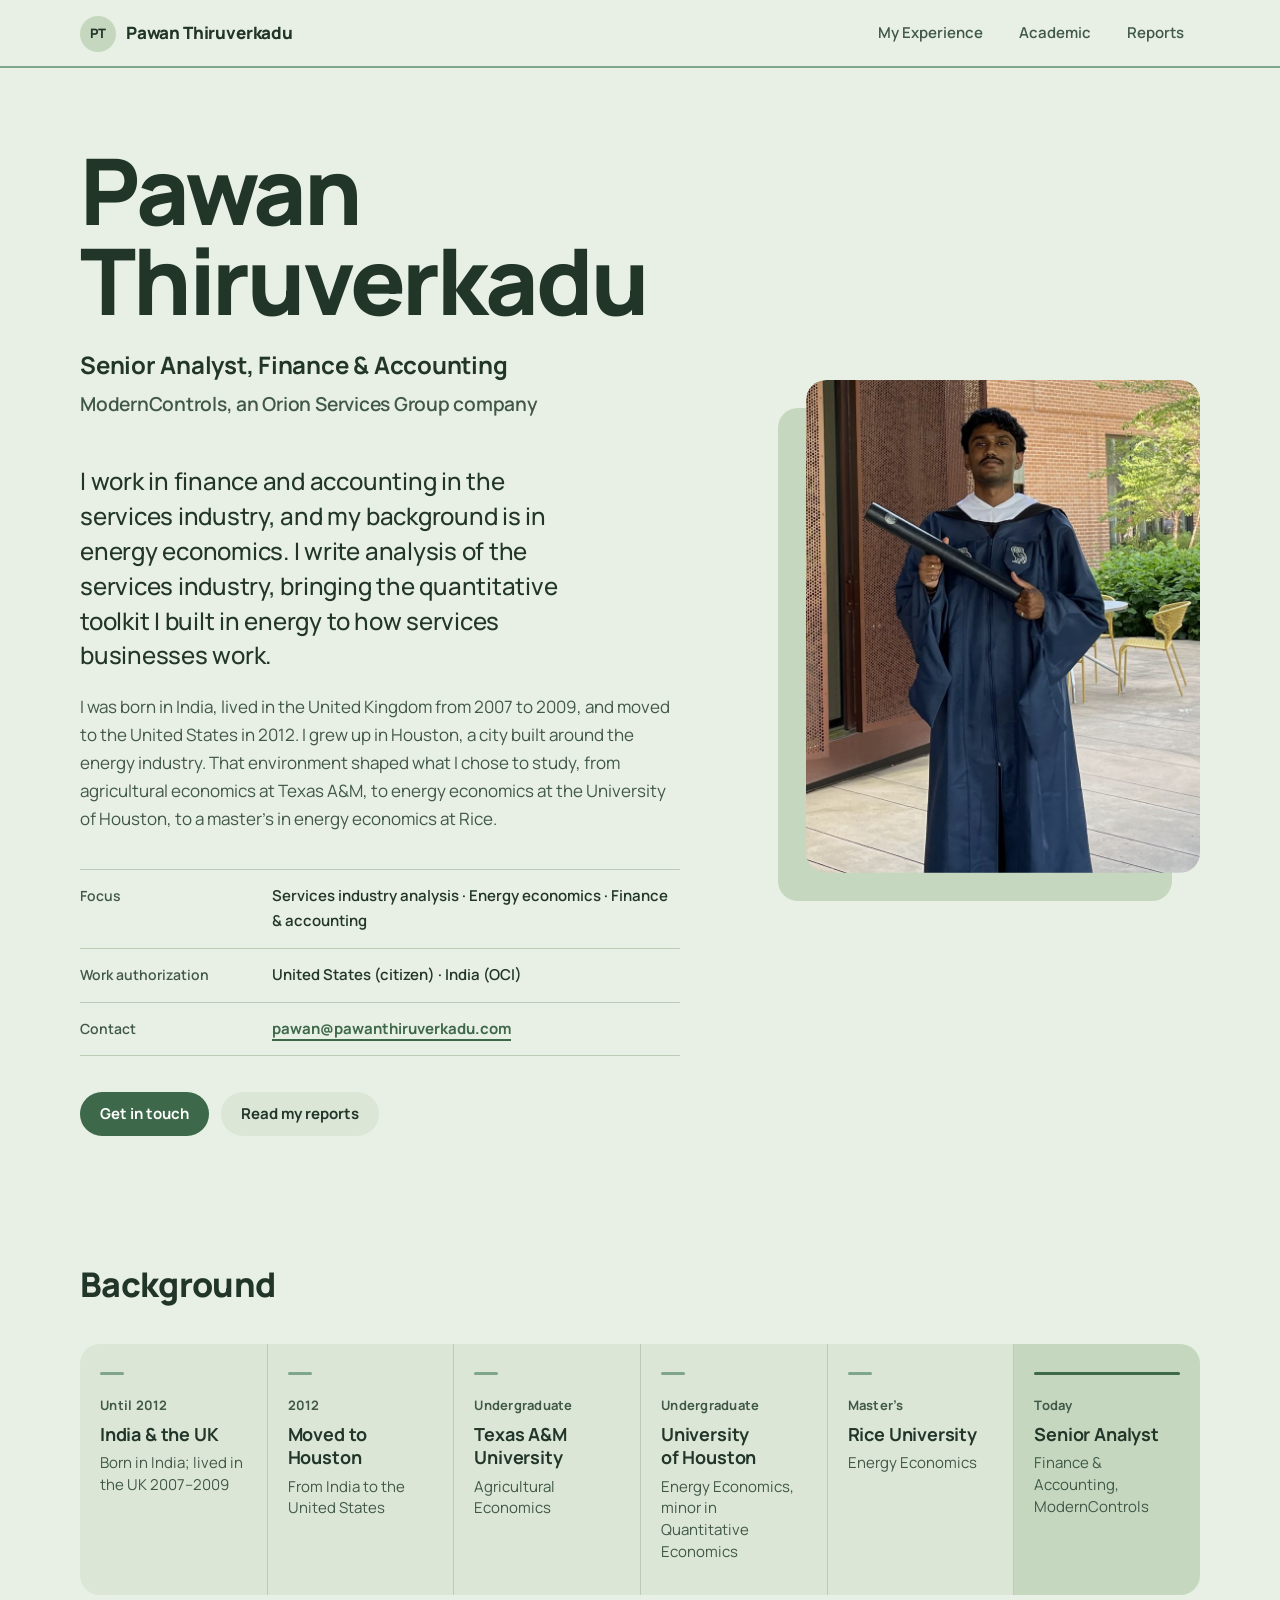
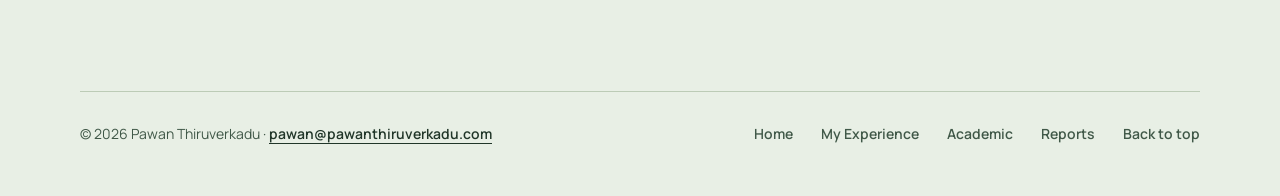
==== commit dc8e94f9: "Add files via upload" ====
--- a/index.html
+++ b/index.html
@@ -27,7 +27,7 @@
   <meta name="twitter:title" content="Pawan Thiruverkadu · Services Industry Analysis &amp; Energy Economics">
   <meta name="twitter:description" content="Pawan Thiruverkadu writes analysis of the services industry, grounded in energy economics. Senior Analyst in finance and accounting at ModernControls, an Orion Services Group company; master&#x27;s in energy economics from Rice University.">
   <meta name="twitter:image" content="https://pawanthiruverkadu.com/assets/og-image.png">
-  <link rel="alternate" type="application/rss+xml" title="Pawan Thiruverkadu · Writing" href="https://pawanthiruverkadu.com/feed.xml">
+  <link rel="alternate" type="application/rss+xml" title="Pawan Thiruverkadu · Reports" href="https://pawanthiruverkadu.com/feed.xml">
   <script type="application/ld+json">{"@context": "https://schema.org", "@type": "Person", "@id": "https://pawanthiruverkadu.com/#person", "name": "Pawan Thiruverkadu", "url": "https://pawanthiruverkadu.com/", "image": "https://pawanthiruverkadu.com/assets/portrait.jpg", "email": "mailto:pawan@pawanthiruverkadu.com", "jobTitle": "Senior Analyst, Finance & Accounting", "worksFor": {"@type": "Organization", "name": "ModernControls", "url": "https://www.moderncontrols.com/", "parentOrganization": {"@type": "Organization", "name": "Orion Services Group", "url": "https://orionservicesgroup.com/"}}, "alumniOf": [{"@type": "CollegeOrUniversity", "name": "Rice University"}, {"@type": "CollegeOrUniversity", "name": "University of Houston"}, {"@type": "CollegeOrUniversity", "name": "Texas A&M University"}], "knowsAbout": ["Services industry analysis", "Energy economics", "Financial planning and analysis", "Treasury", "Cost accounting", "Financial modeling", "Econometrics", "Power BI", "Python"], "sameAs": []}</script>
   <script type="application/ld+json">{"@context": "https://schema.org", "@type": "WebSite", "name": "Pawan Thiruverkadu", "url": "https://pawanthiruverkadu.com/", "author": {"@id": "https://pawanthiruverkadu.com/#person"}}</script>
   <!-- seo:end -->
@@ -41,7 +41,7 @@
       <ul class="nav">
         <li><a class="nav__item nav__link" href="professional.html">My Experience</a></li>
         <li><a class="nav__item nav__link" href="academic.html">Academic</a></li>
-        <li><a class="nav__item nav__link" href="writing.html">Writing</a></li>
+        <li><a class="nav__item nav__link" href="writing.html">Reports</a></li>
       </ul>
     </nav>
   </header>
@@ -81,7 +81,7 @@
 
         <div class="hero__actions">
           <a class="button" href="mailto:pawan@pawanthiruverkadu.com">Get in touch</a>
-          <a class="button button--quiet" href="writing.html">Read my writing</a>
+          <a class="button button--quiet" href="writing.html">Read my reports</a>
         </div>
       </div>
 
@@ -136,7 +136,7 @@
         <a href="./">Home</a>
         <a href="professional.html">My Experience</a>
         <a href="academic.html">Academic</a>
-        <a href="writing.html">Writing</a>
+        <a href="writing.html">Reports</a>
         <a href="#main">Back to top</a>
       </nav>
     </div>
--- a/styles.css
+++ b/styles.css
@@ -898,8 +898,10 @@
 .prose p > .button { margin-top: 0; }
 .prose .button { color: var(--on-accent); text-decoration: none; }
 .prose .button:hover { color: var(--bg); }
-.prose .footnotes { margin-top: 3rem; padding-top: 1.25rem; border-top: 1px solid var(--line); font-size: 0.9375rem; color: var(--ink-soft); }
+.prose .footnotes, .prose .footnote { margin-top: 3rem; padding-top: 1.25rem; border-top: 1px solid var(--line); font-size: 0.9375rem; color: var(--ink-soft); }
 .prose .footnotes h2 { font-size: 1rem; margin-top: 0; }
+.prose .footnote hr { display: none; }
+.prose .footnote ol { padding-left: 1.25rem; }
 .prose sup a { text-decoration: none; font-weight: 700; }
 
 /* --------------------------------------------------------------------------
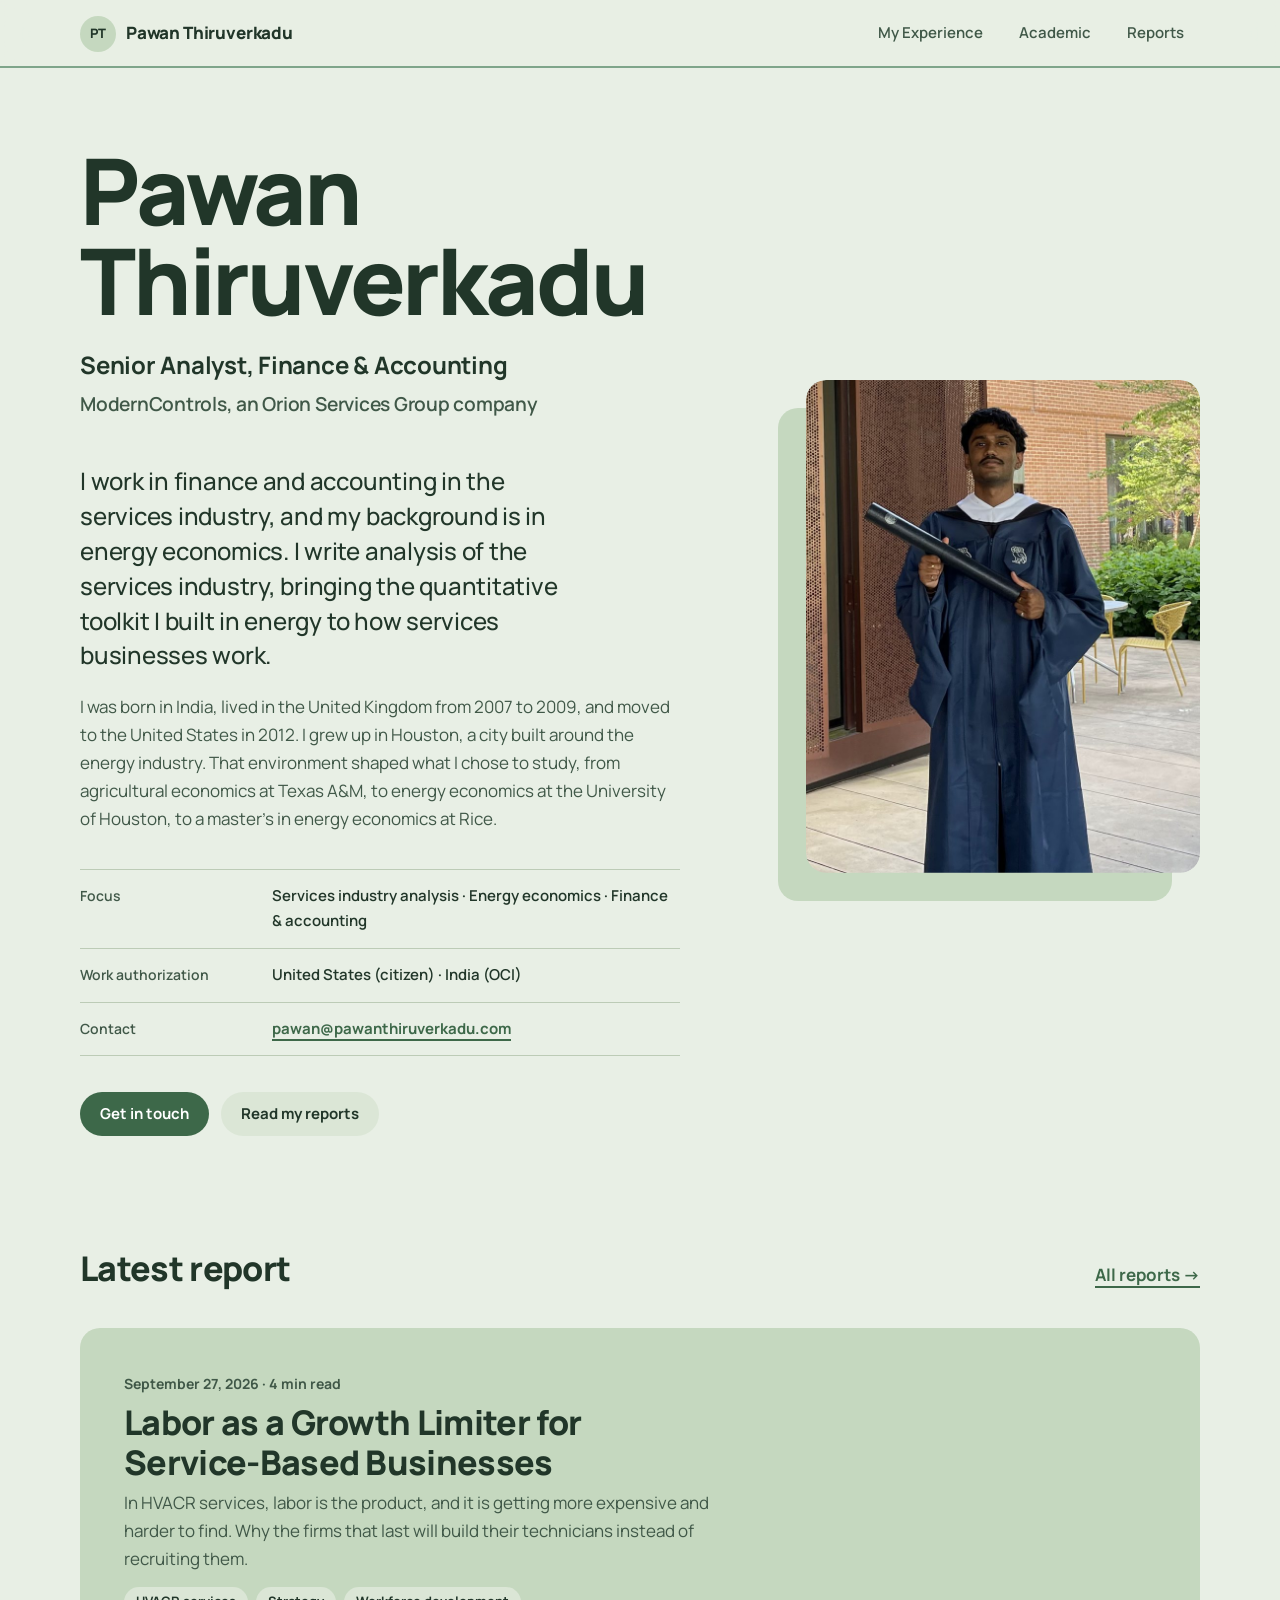
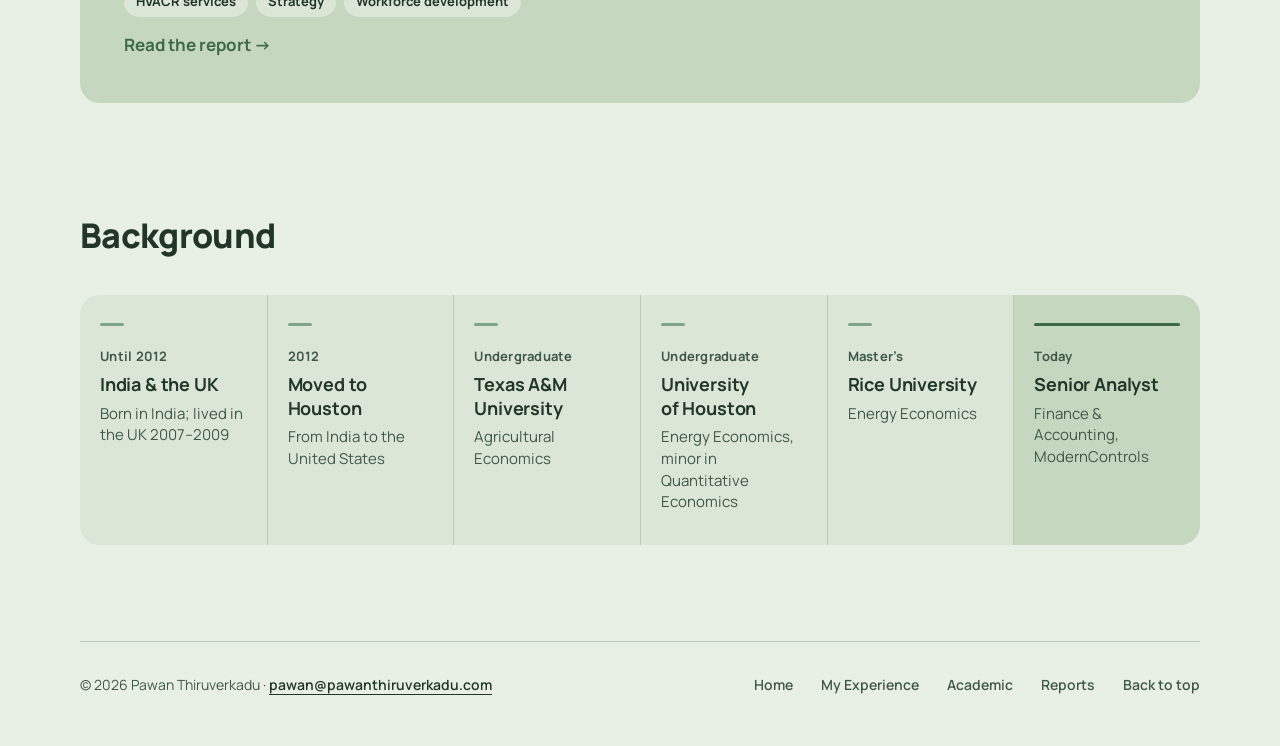
==== commit b49d963d: "Add files via upload" ====
--- a/index.html
+++ b/index.html
@@ -92,6 +92,22 @@
       </figure>
     </section>
 
+    <section class="latest" aria-labelledby="latest-title">
+      <div class="latest__head">
+        <h2 id="latest-title" class="path__title">Latest report</h2>
+        <a class="inline-link latest__all" href="writing.html">All reports <span aria-hidden="true">→</span></a>
+      </div>
+      <!-- latest:start -->
+      <a class="post-card post-card--feature" href="writing/labor-as-a-growth-limiter.html">
+        <span class="post-card__date"><time datetime="2026-09-27">September 27, 2026</time> · 4 min read</span>
+        <h3 class="post-card__title">Labor as a Growth Limiter for Service-Based Businesses</h3>
+        <p class="post-card__summary">In HVACR services, labor is the product, and it is getting more expensive and harder to find. Why the firms that last will build their technicians instead of recruiting them.</p>
+        <ul class="post-card__tags"><li>HVACR services</li><li>Strategy</li><li>Workforce development</li></ul>
+        <span class="post-card__cta">Read the report <span aria-hidden="true">→</span></span>
+      </a>
+      <!-- latest:end -->
+    </section>
+
     <section class="path" aria-labelledby="path-title">
       <h2 id="path-title" class="path__title">Background</h2>
       <ol class="path__list">
--- a/styles.css
+++ b/styles.css
@@ -16,6 +16,7 @@
   --mark: #7fa58a;         /* decorative rules and bullets (never interactive) */
   --on-accent: #ffffff;    /* text on accent buttons */
   --paper-hover: #f1f5ef;
+  --feature-hover: #bdd1b6;
   --header-bg: rgb(232 239 229 / 0.78);
   --logo-plate: transparent;
 
@@ -43,6 +44,7 @@
     --mark: #5f8a6c;
     --on-accent: #10180f;
     --paper-hover: #202c24;
+    --feature-hover: #2a3a2e;
     --header-bg: rgb(20 28 23 / 0.78);
     --logo-plate: #eef3ec;
   }
@@ -292,12 +294,38 @@
 .hero__initials[hidden] { display: none; }
 
 /* --------------------------------------------------------------------------
+   Latest report (home)
+   -------------------------------------------------------------------------- */
+
+.latest {
+  max-width: calc(var(--page) + var(--gutter) * 2);
+  margin: clamp(4rem, 9vw, 6.5rem) auto 0;
+  padding: 0 var(--gutter);
+}
+.latest__head {
+  display: flex;
+  align-items: baseline;
+  justify-content: space-between;
+  gap: 1rem;
+  margin-bottom: 2rem;
+}
+.latest__head .path__title { margin-bottom: 0; }
+.latest__all { white-space: nowrap; }
+.post-card.post-card--feature {
+  padding: clamp(1.75rem, 4vw, 2.75rem);
+  background: var(--panel);
+}
+.post-card.post-card--feature:hover { background: var(--feature-hover); }
+.post-card.post-card--feature .post-card__tags li { background: var(--surface); }
+.post-card.post-card--feature .post-card__title { font-size: clamp(1.5rem, 3vw, 2.125rem); max-width: 30ch; }
+
+/* --------------------------------------------------------------------------
    Background path
    -------------------------------------------------------------------------- */
 
 .path {
   max-width: calc(var(--page) + var(--gutter) * 2);
-  margin: clamp(4.5rem, 10vw, 7.5rem) auto 0;
+  margin: clamp(4rem, 9vw, 6.5rem) auto 0;
   padding: 0 var(--gutter);
 }
 
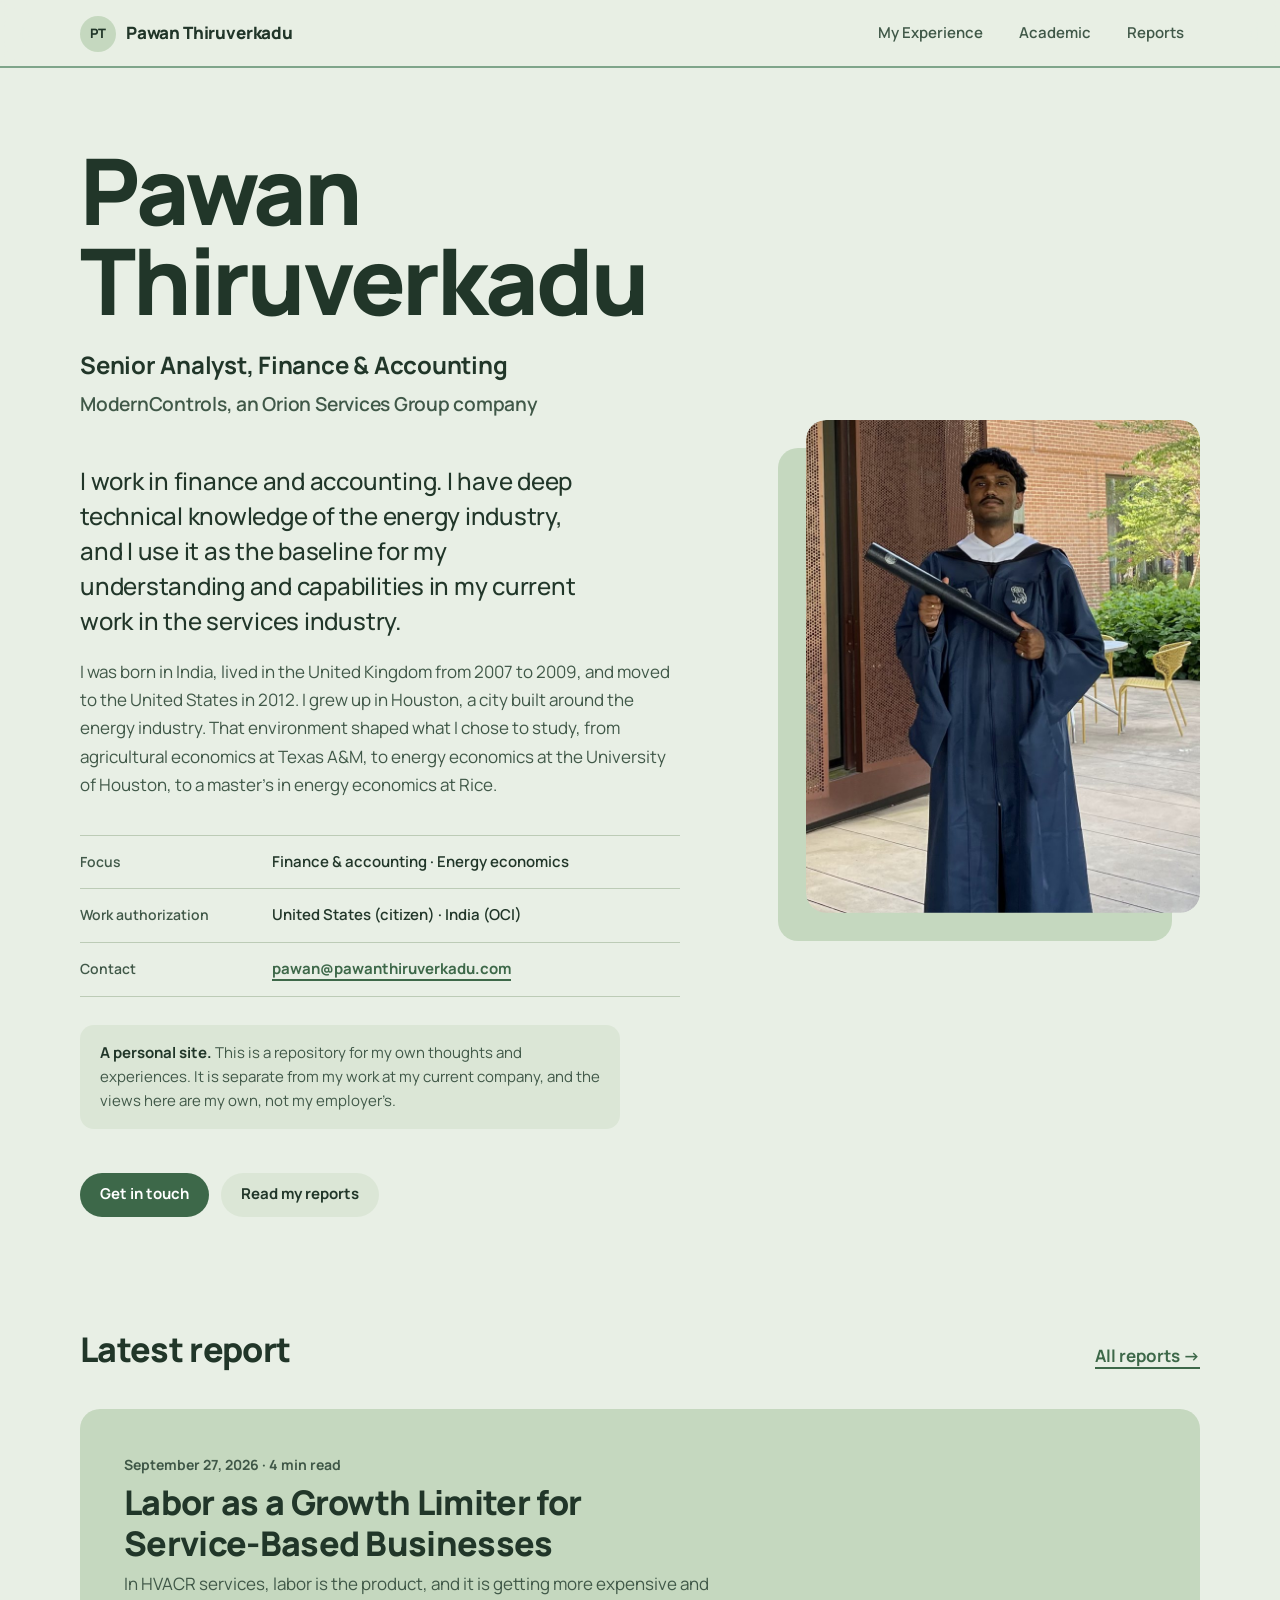
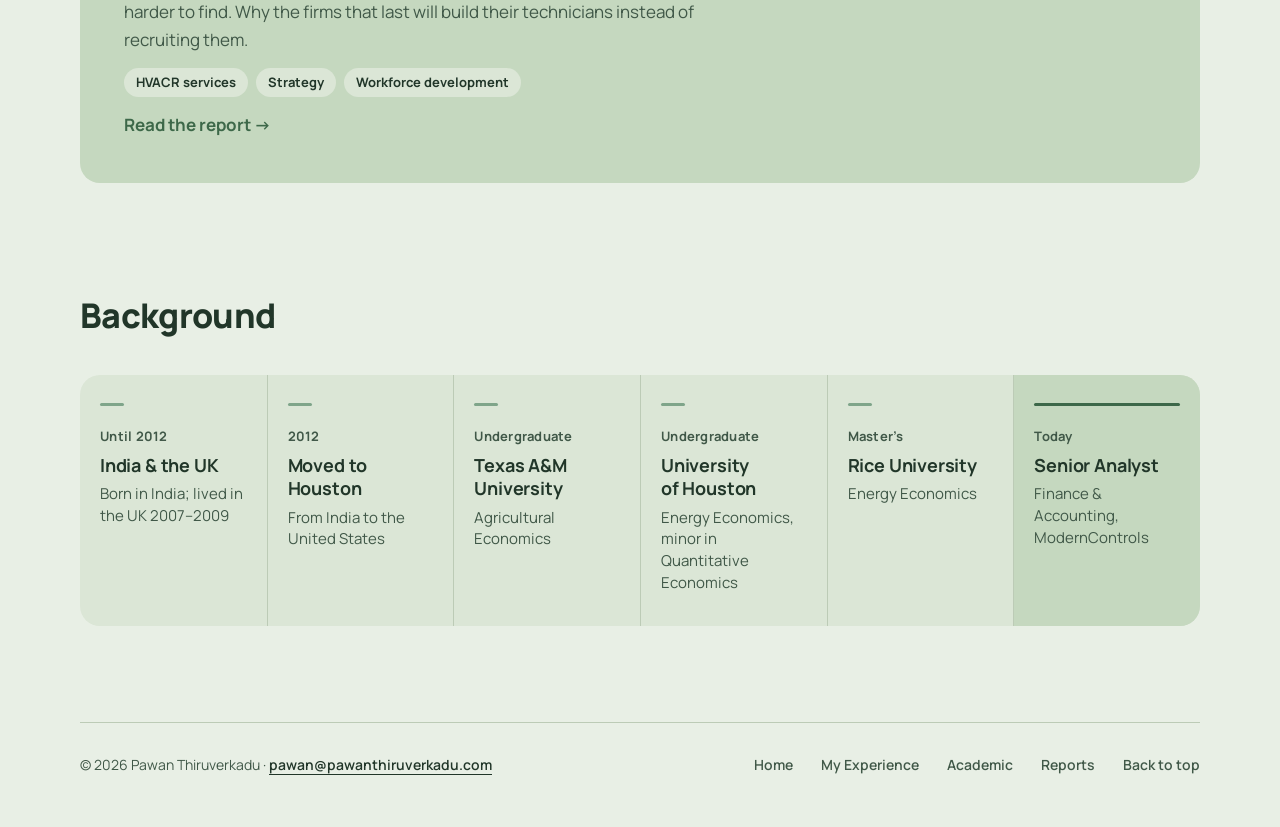
==== commit f8d42fc2: "Add files via upload" ====
--- a/index.html
+++ b/index.html
@@ -3,8 +3,8 @@
 <head>
   <meta charset="utf-8">
   <meta name="viewport" content="width=device-width, initial-scale=1">
-  <title>Pawan Thiruverkadu · Services Industry Analysis &amp; Energy Economics</title>
-  <meta name="description" content="Pawan Thiruverkadu writes analysis of the services industry, grounded in energy economics. Senior Analyst in finance and accounting at ModernControls, an Orion Services Group company; master&#x27;s in energy economics from Rice University.">
+  <title>Pawan Thiruverkadu · Finance &amp; Accounting, Energy Economics</title>
+  <meta name="description" content="Personal site of Pawan Thiruverkadu: thoughts, experience, and reports. Senior Analyst in finance and accounting with deep technical knowledge of the energy industry, applied to work in the services industry; master&#x27;s in energy economics from Rice University. Views are my own.">
   <meta name="theme-color" content="#e8efe5" media="(prefers-color-scheme: light)">
   <meta name="theme-color" content="#141c17" media="(prefers-color-scheme: dark)">
   <link rel="preconnect" href="https://fonts.googleapis.com">
@@ -18,17 +18,17 @@
   <meta property="og:site_name" content="Pawan Thiruverkadu">
   <meta property="og:type" content="profile">
   <meta property="og:url" content="https://pawanthiruverkadu.com/">
-  <meta property="og:title" content="Pawan Thiruverkadu · Services Industry Analysis &amp; Energy Economics">
-  <meta property="og:description" content="Pawan Thiruverkadu writes analysis of the services industry, grounded in energy economics. Senior Analyst in finance and accounting at ModernControls, an Orion Services Group company; master&#x27;s in energy economics from Rice University.">
+  <meta property="og:title" content="Pawan Thiruverkadu · Finance &amp; Accounting, Energy Economics">
+  <meta property="og:description" content="Personal site of Pawan Thiruverkadu: thoughts, experience, and reports. Senior Analyst in finance and accounting with deep technical knowledge of the energy industry, applied to work in the services industry; master&#x27;s in energy economics from Rice University. Views are my own.">
   <meta property="og:image" content="https://pawanthiruverkadu.com/assets/og-image.png">
   <meta property="og:image:width" content="1200">
   <meta property="og:image:height" content="630">
   <meta name="twitter:card" content="summary_large_image">
-  <meta name="twitter:title" content="Pawan Thiruverkadu · Services Industry Analysis &amp; Energy Economics">
-  <meta name="twitter:description" content="Pawan Thiruverkadu writes analysis of the services industry, grounded in energy economics. Senior Analyst in finance and accounting at ModernControls, an Orion Services Group company; master&#x27;s in energy economics from Rice University.">
+  <meta name="twitter:title" content="Pawan Thiruverkadu · Finance &amp; Accounting, Energy Economics">
+  <meta name="twitter:description" content="Personal site of Pawan Thiruverkadu: thoughts, experience, and reports. Senior Analyst in finance and accounting with deep technical knowledge of the energy industry, applied to work in the services industry; master&#x27;s in energy economics from Rice University. Views are my own.">
   <meta name="twitter:image" content="https://pawanthiruverkadu.com/assets/og-image.png">
   <link rel="alternate" type="application/rss+xml" title="Pawan Thiruverkadu · Reports" href="https://pawanthiruverkadu.com/feed.xml">
-  <script type="application/ld+json">{"@context": "https://schema.org", "@type": "Person", "@id": "https://pawanthiruverkadu.com/#person", "name": "Pawan Thiruverkadu", "url": "https://pawanthiruverkadu.com/", "image": "https://pawanthiruverkadu.com/assets/portrait.jpg", "email": "mailto:pawan@pawanthiruverkadu.com", "jobTitle": "Senior Analyst, Finance & Accounting", "worksFor": {"@type": "Organization", "name": "ModernControls", "url": "https://www.moderncontrols.com/", "parentOrganization": {"@type": "Organization", "name": "Orion Services Group", "url": "https://orionservicesgroup.com/"}}, "alumniOf": [{"@type": "CollegeOrUniversity", "name": "Rice University"}, {"@type": "CollegeOrUniversity", "name": "University of Houston"}, {"@type": "CollegeOrUniversity", "name": "Texas A&M University"}], "knowsAbout": ["Services industry analysis", "Energy economics", "Financial planning and analysis", "Treasury", "Cost accounting", "Financial modeling", "Econometrics", "Power BI", "Python"], "sameAs": []}</script>
+  <script type="application/ld+json">{"@context": "https://schema.org", "@type": "Person", "@id": "https://pawanthiruverkadu.com/#person", "name": "Pawan Thiruverkadu", "url": "https://pawanthiruverkadu.com/", "image": "https://pawanthiruverkadu.com/assets/portrait.jpg", "email": "mailto:pawan@pawanthiruverkadu.com", "jobTitle": "Senior Analyst, Finance & Accounting", "worksFor": {"@type": "Organization", "name": "ModernControls", "url": "https://www.moderncontrols.com/", "parentOrganization": {"@type": "Organization", "name": "Orion Services Group", "url": "https://orionservicesgroup.com/"}}, "alumniOf": [{"@type": "CollegeOrUniversity", "name": "Rice University"}, {"@type": "CollegeOrUniversity", "name": "University of Houston"}, {"@type": "CollegeOrUniversity", "name": "Texas A&M University"}], "knowsAbout": ["Energy economics", "Energy industry", "Services industry", "Financial planning and analysis", "Treasury", "Cost accounting", "Financial modeling", "Econometrics", "Power BI", "Python"], "sameAs": []}</script>
   <script type="application/ld+json">{"@context": "https://schema.org", "@type": "WebSite", "name": "Pawan Thiruverkadu", "url": "https://pawanthiruverkadu.com/", "author": {"@id": "https://pawanthiruverkadu.com/#person"}}</script>
   <!-- seo:end -->
 </head>
@@ -53,9 +53,9 @@
         <p class="hero__role">Senior Analyst, Finance &amp; Accounting <span class="hero__org">ModernControls, an Orion Services Group company</span></p>
 
         <p class="hero__lead">
-          I work in finance and accounting in the services industry, and my background is in
-          energy economics. I write analysis of the services industry, bringing the quantitative
-          toolkit I built in energy to how services businesses work.
+          I work in finance and accounting. I have deep technical knowledge of the energy industry,
+          and I use it as the baseline for my understanding and capabilities in my current work
+          in the services industry.
         </p>
         <p class="hero__body">
           I was born in India, lived in the United Kingdom from 2007 to 2009, and moved to the
@@ -67,7 +67,7 @@
         <dl class="facts">
           <div class="facts__row">
             <dt>Focus</dt>
-            <dd>Services industry analysis · Energy economics · Finance &amp; accounting</dd>
+            <dd>Finance &amp; accounting · Energy economics</dd>
           </div>
           <div class="facts__row">
             <dt>Work authorization</dt>
@@ -78,6 +78,11 @@
             <dd><a class="inline-link" href="mailto:pawan@pawanthiruverkadu.com">pawan@pawanthiruverkadu.com</a></dd>
           </div>
         </dl>
+
+        <p class="personal-note">
+          <strong>A personal site.</strong> This is a repository for my own thoughts and experiences.
+          It is separate from my work at my current company, and the views here are my own, not my employer’s.
+        </p>
 
         <div class="hero__actions">
           <a class="button" href="mailto:pawan@pawanthiruverkadu.com">Get in touch</a>
--- a/styles.css
+++ b/styles.css
@@ -583,6 +583,19 @@
 .role__project .button--quiet { background: var(--bg); }
 .button--quiet:hover { background: var(--panel); color: var(--ink); }
 
+.personal-note {
+  margin-top: 1.75rem;
+  max-width: 60ch;
+  padding: 1rem 1.25rem;
+  background: var(--surface);
+  border-radius: 0.875rem;
+  color: var(--ink-soft);
+  font-size: 0.9375rem;
+  line-height: 1.6;
+}
+.personal-note strong { color: var(--ink); font-weight: 700; }
+.hero__actions + .personal-note, .personal-note + .hero__actions { margin-top: 1.25rem; }
+
 .hero__actions {
   display: flex;
   flex-wrap: wrap;
@@ -1031,7 +1044,8 @@
 .hero__lead    { animation: rise 700ms var(--ease-out) 320ms both; }
 .hero__body    { animation: rise 700ms var(--ease-out) 400ms both; }
 .hero .facts   { animation: rise 700ms var(--ease-out) 480ms both; }
-.hero__actions { animation: rise 700ms var(--ease-out) 560ms both; }
+.personal-note { animation: rise 700ms var(--ease-out) 540ms both; }
+.hero__actions { animation: rise 700ms var(--ease-out) 620ms both; }
 .hero__photo::before { animation: panel-in 900ms var(--ease-out) 200ms both; }
 .hero__photo img     { animation: photo-in 1100ms var(--ease-in-out) 120ms both; }
 
